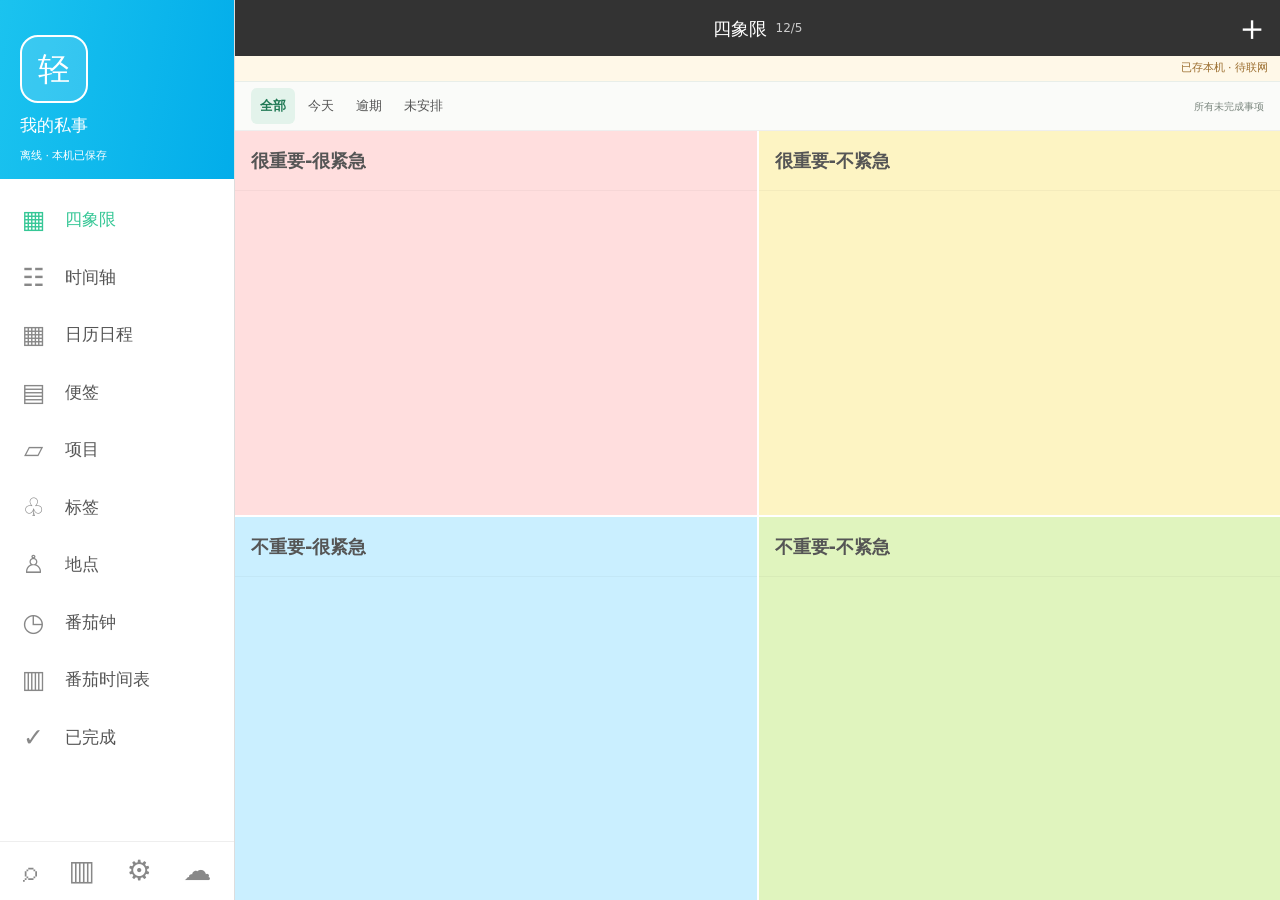
==== web/public/client.html @ c4faf0b2 "Import Qingxiao Todo 2.2.1 with Android 15 startup fix" ====
<!doctype html><html lang="zh-CN"><head><meta charset="utf-8"><meta name="viewport" content="width=device-width,initial-scale=1,viewport-fit=cover"><meta name="theme-color" content="#333333"><title>轻效 Todo</title><link rel="stylesheet" href="client.css"></head><body>
<div id="app"><header id="top"><button id="menu-button" aria-label="打开菜单" onclick="drawer(true)"><span class="avatar">轻</span></button><button id="page-title" onclick="chooseDate()"></button><button id="top-add" aria-label="新建" onclick="addForView()">＋</button></header><button id="sync-top" onclick="syncInfo()" aria-label="查看保存与同步状态">已存本机</button><main id="main"></main><button id="timer-bar" onclick="go('pomodoro')" hidden></button></div>
<div id="drawer-mask" onclick="drawer(false)" hidden></div><aside id="drawer" aria-label="导航"><div class="profile"><div class="avatar large">轻</div><strong>我的私事</strong><small id="sync-label" onclick="syncNow()">本机保存</small></div><nav id="nav"></nav><footer><button onclick="go('search')" aria-label="搜索">⌕</button><button onclick="go('achievements')" aria-label="我的成就">▥</button><button onclick="settings()" aria-label="设置">⚙</button><button onclick="syncNow()" aria-label="立即同步">☁</button></footer></aside>
<div id="overlay" hidden><section id="panel" role="dialog" aria-modal="true"></section></div><div id="toast" role="status"></div>
<script src="core.js"></script><script src="client.js"></script><script src="photos.js"></script><script src="features.js"></script></body></html>
---- web/public/client.css ----
:root{--header:#333;--ink:#555;--muted:#999;--line:#e6e6e6;--green:#36c796;--cyan:#00b9ee;--q0:#ffdede;--q1:#fdf4c3;--q2:#caefff;--q3:#e0f4be}*{box-sizing:border-box}html,body{margin:0;height:100%;font:16px/1.5 system-ui,-apple-system,'Noto Sans',sans-serif;color:var(--ink);background:white}button,input,select,textarea{font:inherit;color:inherit}button{border:0;background:none;cursor:pointer;min-height:44px;-webkit-tap-highlight-color:transparent}button:focus-visible{outline:2px solid var(--cyan)}input,textarea,select{border:1px solid #ddd;border-radius:4px;padding:10px;background:#fff;max-width:100%;min-height:44px}input[type=checkbox]{width:21px;min-height:21px;accent-color:var(--green)}textarea{width:100%;resize:vertical;line-height:1.7}label{display:block;color:#999;font-size:13px;margin:14px 0 5px}#app{height:100dvh;display:flex;flex-direction:column}#top{height:56px;flex:none;display:flex;align-items:center;justify-content:space-between;background:var(--header);color:#fff}#top>button:first-child,#top>button:last-child{width:56px;height:56px}#top-add{font-size:36px;font-weight:300}#page-title{font-size:21px;flex:1;display:flex;align-items:center;justify-content:center;gap:9px}.daynum{font-size:28px;font-weight:300}.datemeta{font-size:10px;line-height:1.3;text-align:left}.avatar{display:inline-flex;align-items:center;justify-content:center;width:35px;height:35px;border:1px solid #eee;background:#39bba8;border-radius:9px;color:white;font-size:20px}.avatar.large{width:68px;height:68px;font-size:32px;background:#ffffff25;border:2px solid white;border-radius:18px;margin-bottom:10px}#main{flex:1;overflow:auto;min-height:0;position:relative}#main.matrix-page{overflow:hidden}.matrix{display:grid;grid-template-columns:1fr 1fr;grid-template-rows:1fr 1fr;height:100%;gap:1px;background:white}.quadrant{background:var(--q);display:flex;flex-direction:column;min-height:0;overflow:hidden}.quad-list{flex:1;overflow:auto;min-height:0}.task-row{border-bottom:1px solid #0000000c;display:flex;align-items:center;min-height:38px}.task-open{padding:10px;text-align:left;min-width:0;flex:1}.task-text{white-space:nowrap;overflow:hidden;text-overflow:ellipsis;display:block}.task-mini{font-size:10px;color:#888;white-space:nowrap;overflow:hidden;text-overflow:ellipsis;display:block}.task-more{font-size:16px;min-width:29px;width:29px;color:#0006;opacity:.5}.task-row.done .task-text{text-decoration:line-through;color:#999}.empty{color:#aaa;text-align:center;padding:40px 20px;font-size:14px}.empty.full{position:absolute;top:38%;left:0;right:0;font-size:17px}.empty small{display:block;font-size:13px;line-height:1.7;margin-top:10px}.fab{position:fixed;bottom:25px;left:calc(50% - 28px);background:#fff;border-radius:50%;width:56px;height:56px;box-shadow:0 1px 8px #0004;color:#a5ca38;font-size:40px;line-height:1}#drawer-mask{position:fixed;inset:0;background:#0009;z-index:9}#drawer{position:fixed;top:0;bottom:0;left:0;width:min(310px,78%);background:white;z-index:10;transform:translateX(-100%);transition:transform .18s;display:flex;flex-direction:column}#drawer.open{transform:none}.profile{background:linear-gradient(100deg,#1bc3ef,#02adea);color:white;padding:27px 20px 15px}.profile strong{display:block;font-size:17px;font-weight:400}.profile small{display:block;margin-top:9px;font-size:11px;cursor:pointer}#nav{padding:12px 0;flex:1;overflow:auto}#nav button{width:100%;text-align:left;padding:10px 22px;display:flex;gap:20px;align-items:center;min-height:48px;font-size:17px}#nav button i{width:23px;font-size:25px;color:#888;font-style:normal;text-align:center}#nav button.active,#nav button.active i{color:var(--green)}#drawer footer{display:flex;border-top:1px solid #eee;justify-content:space-around;padding:7px}#drawer footer button{font-size:28px;color:#888}#timer-bar{flex:none;background:#fff5ed;border-top:1px solid #efccb9;text-align:left;font-size:13px;padding:8px 15px;color:#be6847;min-height:40px}#overlay{position:fixed;inset:0;background:#0007;z-index:20;align-items:center;justify-content:center}#overlay:not([hidden]){display:flex}#panel{background:#fff;width:100%;height:100dvh;display:flex;flex-direction:column;overflow:hidden}.panel-head{height:56px;background:#333;color:white;display:flex;align-items:center;justify-content:space-between;flex:none;padding:0 6px}.panel-head h2{font-size:20px;font-weight:400;flex:1;text-align:center;margin:0}.panel-head button{min-width:48px;font-size:17px}.panel-head .back{font-size:28px}.panel-body{padding:16px;overflow-y:auto;flex:1;min-height:0}.panel-actions{display:flex;gap:10px;border-top:1px solid #eee;padding:12px 16px;background:#fff;flex:none}.panel-actions button{flex:1}.primary{background:#25b88d;color:#fff;border-radius:5px;padding:10px 17px}.secondary{background:#f3f3f3;border:1px solid #ddd;border-radius:5px;padding:10px 14px}.danger{color:#ef5b51}.muted,.hint{color:#aaa;font-size:12px}.hint{line-height:1.8;margin:8px 0}.row{display:flex;gap:10px;align-items:center}.row>*{flex:1;min-width:0}.field-row{display:flex;align-items:center;border-bottom:1px solid var(--line);padding:10px 0;gap:10px}.field-row>span{width:60px;flex-shrink:0;color:#999;font-size:14px}.field-row input,.field-row select{flex:1;min-width:0;border:0}.editor-title{font-size:19px;min-height:100px;border:0;border-bottom:1px solid #ddd;border-radius:0}.priority{display:grid;grid-template-columns:repeat(4,1fr);gap:4px;margin:10px 0}.priority button{font-size:12px;border:2px solid transparent;padding:8px 2px;background:var(--q)}.priority .selected{border-color:#777}.sub-edit{display:grid;grid-template-columns:24px 1fr 53px 30px;gap:7px;align-items:center;margin:7px 0}.sub-edit input{width:100%;min-width:0}.sub-edit button{padding:0}.detail-title{font-size:21px;line-height:1.65;white-space:pre-wrap;overflow-wrap:anywhere;margin:10px 0}.detail-notes{white-space:pre-wrap;line-height:1.9;overflow-wrap:anywhere;padding:12px 0;border-bottom:1px solid #eee}.detail-meta{font-size:14px;line-height:2;color:#999;margin:14px 0}.sub-detail{border-bottom:1px solid #eee;display:flex;align-items:center;gap:8px;padding:9px 0}.sub-detail>div{flex:1;min-width:0}.sub-detail small{display:block;color:#aaa;font-size:11px}.tomato-btn{color:#e47759;font-size:13px;white-space:nowrap}.detail-focus{display:flex;background:#fff8ef;padding:10px;border-radius:5px;margin:14px 0;gap:10px;align-items:center}.detail-focus>div{flex:1}.detail-focus small{display:block;font-size:11px;color:#aaa}.toolbar{display:flex;align-items:center;justify-content:space-between;padding:10px 12px;gap:8px;border-bottom:1px solid #eee;background:#fafafa;flex-wrap:wrap}.toolbar button{font-size:13px;padding:5px 12px;border:1px solid #ddd;border-radius:3px;min-height:34px}.toolbar .selected{border-color:#3ab994;color:#26b68b;background:#f2fcf8}.toolbar input,.toolbar select{padding:5px;min-height:34px;font-size:13px}.timeline-day{padding:10px 13px;background:#f6f6f6;border-bottom:1px solid #ddd;display:flex;justify-content:space-between;align-items:center}.timeline-day button{font-size:25px;min-height:32px}.timeline-list .task-row{border-left:5px solid var(--q);padding-left:7px}.catalog-row{display:flex;align-items:center;border-bottom:1px solid #eee;padding:10px 15px;gap:12px}.catalog-row .mark{height:22px;width:22px;border:2px solid var(--color);border-radius:3px}.catalog-row>button.name{flex:1;text-align:left;font-size:18px}.catalog-row small{display:block;font-size:12px;color:#aaa}.search-box{padding:12px}.search-box input{width:100%}.list-heading{padding:10px 15px;color:#aaa;font-size:13px}.date-filter{display:flex;gap:7px;justify-content:center;padding:10px;border-bottom:1px solid #eee}.date-filter button{border:1px solid #ddd;border-radius:4px;padding:5px 10px;min-height:34px;font-size:13px}.stats-row{display:grid;grid-template-columns:repeat(3,1fr);border-bottom:1px solid #eee;text-align:center;padding:17px 5px}.stats-row strong{font-size:25px;font-weight:400;color:#e17d5f;display:block}.stats-row small{font-size:11px;color:#aaa}.stats-note{font-size:11px;color:#aaa;padding:7px 12px;margin:0}.timer-page{max-width:670px;margin:0 auto;padding:20px}.timer-mode{display:flex;justify-content:center;gap:8px;margin:10px 0 20px}.timer-mode button{padding:7px 18px;border-radius:30px;border:1px solid #ddd;font-size:14px}.timer-mode .selected{color:#d67b5b;border-color:#d67b5b;background:#fff5f0}.clock{width:245px;height:245px;border:6px solid #f8e0d4;border-top-color:#e99b7b;border-radius:50%;display:flex;align-items:center;justify-content:center;flex-direction:column;margin:28px auto 22px;color:#d77d5b}.clock strong{font-size:58px;line-height:1.2;font-weight:300;font-variant-numeric:tabular-nums}.clock small{font-size:13px;color:#bca89d}.timer-task{background:#fafafa;border:1px solid #eee;border-radius:5px;padding:14px;text-align:center;margin:10px 0}.timer-task strong{font-size:16px;font-weight:500;display:block}.timer-task small{font-size:12px;color:#aaa}.timer-controls{display:flex;gap:12px;justify-content:center}.timer-controls button{flex:1;max-width:220px}.duration-pick{display:flex;gap:7px;justify-content:center;margin:12px 0}.duration-pick button{border:1px solid #ddd;border-radius:4px;padding:4px 12px;min-height:34px;font-size:13px}.duration-pick .selected{border-color:#e49a7c;color:#cd7757}.duration-pick input{width:70px;min-height:34px;padding:4px}.timer-history{padding-top:24px}.timer-history h3{font-size:14px;font-weight:400;color:#aaa}.session-row{display:flex;padding:10px 0;border-bottom:1px solid #eee;gap:10px;align-items:center;font-size:14px}.session-row>div{flex:1}.session-row small{display:block;color:#aaa;font-size:11px}.session-row strong{color:#d27a59;font-weight:500;white-space:nowrap}.time-page{height:100%;display:flex;flex-direction:column}.sheet-scroll{overflow:auto;flex:1;position:relative;min-height:220px;border-top:1px solid #ddd}.time-grid{display:grid;position:relative;min-width:100%;width:max-content;grid-template-columns:48px repeat(var(--days),minmax(120px,1fr));grid-template-rows:40px 1440px}.time-head{position:sticky;top:0;background:#fafafa;z-index:4;text-align:center;border-right:1px solid #ddd;border-bottom:1px solid #ddd;font-size:12px;line-height:39px;min-width:120px}.time-head.today{background:#fff4e5;color:#bf7951}.time-corner{position:sticky;left:0;top:0;z-index:6;min-width:48px;background:#fafafa;font-size:10px;border-right:1px solid #ddd;border-bottom:1px solid #ddd;text-align:center;padding-top:12px}.time-axis{position:sticky;left:0;background:#fafafa;z-index:3;border-right:1px solid #ccc}.time-axis span{position:absolute;left:3px;font-size:10px;color:#999;transform:translateY(-7px)}.time-column{position:relative;min-width:120px;border-right:1px solid #ddd;background:repeating-linear-gradient(to bottom,#fff 0,#fff 29px,#ededed 29px,#ededed 30px)}.time-column:before{content:'';position:absolute;inset:0;pointer-events:none;background:repeating-linear-gradient(to bottom,transparent 0,transparent 59px,#d5d5d5 59px,#d5d5d5 60px)}.time-block{position:absolute;left:2px;right:2px;background:#f4b49a;border-left:3px solid #d67c57;border-radius:3px;padding:1px 4px;min-height:3px;overflow:hidden;font-size:11px;line-height:1.25;min-width:0;min-height:0;text-align:left;color:#773d28;z-index:1}.time-block.break{background:#cce7cc;border-color:#7ca970;color:#45663b}.time-block.manual{background:#c9e5f4;border-color:#6ba4c2;color:#345c72}.time-block.partial{background:#f9dfc9;border-style:dashed}.time-block span{display:block;font-size:9px}.now-line{position:absolute;left:0;right:0;height:1px;background:#ef654f;z-index:2;pointer-events:none}.legend{display:flex;gap:12px;font-size:10px;color:#aaa;padding:8px 12px}.legend i{display:inline-block;width:9px;height:9px;background:#f4b49a;margin-right:4px}.settings-row{padding:12px 0;border-bottom:1px solid #eee}.settings-row button{display:block;width:100%;text-align:left}.settings-row small{color:#aaa;font-size:12px;display:block}.progress-line{height:7px;background:#f1f1f1;margin-top:5px}.progress-line i{display:block;height:100%;background:#86c7b1}.warning{background:#fff3d1;border:1px solid #ead494;padding:10px;font-size:13px}.day-summary{padding:15px}.breakdown-row{padding:10px 0;border-bottom:1px solid #eee;font-size:14px}.breakdown-row span{float:right;color:#d88664}#toast{position:fixed;bottom:40px;left:20px;right:20px;margin:auto;max-width:600px;padding:14px 20px;color:#fff;background:#333e;border-radius:6px;z-index:50;display:none;font-size:14px}[hidden]{display:none!important}@media(min-width:850px){#drawer{transform:none;width:235px;z-index:2;border-right:1px solid #ddd}#app{margin-left:235px}#menu-button{visibility:hidden}.matrix{gap:2px}.quad-title{font-size:20px;padding:16px}.task-open{padding:11px 16px}.task-text{font-size:17px}#panel{height:90dvh;max-width:680px;box-shadow:0 12px 60px #0003}.time-grid{width:100%;grid-template-columns:48px repeat(var(--days),minmax(110px,1fr))}.time-head,.time-column{min-width:110px}.fab{left:calc(50% + 88px)}.profile{padding-top:35px}.task-more{opacity:.2}.task-row:hover .task-more{opacity:1}}

/* Expanded matrix keeps the other three quadrants in their original corners. */
.matrix{--quad-rail:56px;grid-template-columns:minmax(0,1fr) minmax(0,1fr);grid-template-rows:minmax(0,1fr) minmax(0,1fr)}
.quadrant{min-width:0}.quad-head{display:flex;align-items:stretch;min-height:44px;flex:none;border-bottom:1px solid #00000009}
.quad-title{min-width:0;flex:1;display:flex;align-items:center;justify-content:space-between;gap:4px;text-align:left;padding:10px;font-size:15px;font-weight:650}.quad-title span{overflow:hidden;text-overflow:ellipsis;white-space:nowrap}.quad-title small,.quad-switch small{font-size:11px;opacity:.6;font-weight:400}
.quad-add,.quad-collapse{flex:none;width:40px;padding:0;font-size:25px}.quad-collapse{font-size:23px;color:#0007}.quad-title:hover,.quad-add:hover,.quad-collapse:hover,.quad-switch:hover{background:#ffffff30}
.quad-switch{height:100%;width:100%;min-width:0;min-height:0;display:flex;align-items:center;justify-content:center;gap:8px;padding:6px;font-size:13px;font-weight:550;overflow:hidden}.quadrant-collapsed.vertical .quad-switch{flex-direction:column}.quadrant-collapsed.vertical .quad-switch>span{writing-mode:vertical-rl;letter-spacing:3px}.quadrant-collapsed.corner .quad-switch{font-size:11px;line-height:1.4;gap:3px}.quadrant-collapsed.horizontal .quad-switch>span{white-space:nowrap}
.quad-quick{display:flex;flex:none;gap:6px;padding:8px;border-top:1px solid #00000012;background:#ffffff38}.quad-quick-input{flex:1;min-width:0;width:0;background:#ffffffc9;border:1px solid #00000012;font-size:15px;padding:8px 10px}.quad-quick button{width:44px;flex:none;background:#ffffffa8;border:1px solid #00000012;border-radius:4px;font-size:27px}.quad-quick:focus-within{background:#ffffff60}
@media(min-width:850px){.matrix{--quad-rail:68px}.quad-title{font-size:20px;padding:16px}.quad-add,.quad-collapse{width:48px}.quad-switch{font-size:15px}.quadrant-collapsed.corner .quad-switch{font-size:13px}.quad-quick{padding:12px 16px}}
/* 2.2 usability: compact overview, comfortable touch targets and quiet detail panels. */
:root{--muted:#777}#sync-top{background:#f5f8f6;border-bottom:1px solid #e8eee9;color:#547c69;font-size:11px;min-height:26px;padding:3px 12px;text-align:right;flex:none}#sync-top.pending{background:#fff8e8;color:#9b6d2e}.matrix-wrap{height:100%;display:flex;flex-direction:column}.matrix-wrap .matrix{flex:1;min-height:0}.matrix-filter{display:flex;gap:4px;padding:4px 8px;align-items:center;flex:none;background:#fafbf9;border-bottom:1px solid #eee}.matrix-filter button{min-height:36px;font-size:13px;padding:5px 9px;border-radius:6px;white-space:nowrap}.matrix-filter .selected{background:#e3f3eb;color:#207955;font-weight:600}.matrix-filter small{font-size:10px;color:#7a867e;margin-left:auto}.page-name{font-size:18px}.header-date{font-size:12px;color:#ccc}.task-check{width:36px;min-width:36px;padding:0;font-size:23px;color:#49785d;min-height:48px}.task-pom{min-width:36px;padding:0;font-size:22px;color:#a76549}.task-more{width:32px;min-width:32px;opacity:.8}.task-mini{font-size:11px;color:#6e716b}.task-open{padding:10px 3px}.matrix:not(.matrix-focused) .task-pom{display:none}.matrix:not(.matrix-focused) .task-more{width:26px;min-width:26px}.task-row.dragging{opacity:.45}.quadrant.drop-target{box-shadow:inset 0 0 0 3px #389675}.matrix-filter~.matrix .quad-list{overscroll-behavior:contain}.quad-title{font-size:14px}.quad-add,.quad-collapse{min-height:48px}.hint,.muted,.detail-meta,.sub-detail small,.settings-row small{color:#737972}.editor-section{border:1px solid #e5e9e5;border-radius:9px;margin:16px 0;padding:12px;background:#fcfdfb}.editor-section>summary,.sub-schedule>summary{cursor:pointer;font-weight:600;min-height:32px;padding:3px 0}.editor-section summary small{float:right;font-size:11px;color:#798279;font-weight:400}.editor-section h3{margin:0 0 12px;font-size:15px;color:#43594c}.editor-section h3 small{display:block;margin-top:4px;font-weight:400;font-size:11px;color:#737972}.editor-section input:not([type=checkbox]),.editor-section select,.panel-body>input:not([type=checkbox]),.panel-body>select,.row input{width:100%}.editor-section input,.editor-section select{margin-bottom:5px}.check-label{display:flex;align-items:center;gap:10px}.quick-dates{display:flex;gap:8px}.quick-dates button{background:#f3f6f2;border:1px solid #e1e8df;border-radius:16px;padding:5px 14px;font-size:12px;min-height:34px}.sub-edit-card{border:1px solid #e0e7dd;background:#fff;border-radius:6px;padding:9px;margin:10px 0}.sub-edit{grid-template-columns:22px minmax(0,1fr) 48px 28px;gap:5px}.sub-edit input{padding:7px 5px;margin-bottom:0}.sub-schedule{font-size:13px}.sub-schedule>summary{color:#758474;font-weight:400;font-size:12px}.sub-schedule-button{font-size:12px;color:#527e68;padding:0 7px}.sub-detail.highlight{background:#fff6d8}.photo-grid{display:grid;grid-template-columns:repeat(3,minmax(0,1fr));gap:8px;margin:10px 0}.photo-tile{position:relative;aspect-ratio:1;border-radius:7px;background:#eef1ed;overflow:hidden}.photo-tile>button:first-child{width:100%;height:100%;padding:0;position:relative}.photo-tile img{width:100%;height:100%;object-fit:cover}.photo-tile .photo-remove{position:absolute;top:0;right:0;min-height:32px;width:32px;background:#0009;color:white;font-size:22px;border-radius:0 0 0 7px}.photo-missing{position:absolute;inset:0;display:grid;place-items:center;font-size:11px;color:#7d897b}.photo-viewer{position:fixed;inset:0;background:#101612ef;z-index:80;display:flex;align-items:center;justify-content:center;padding:20px}.photo-viewer img{max-width:100%;max-height:90dvh;object-fit:contain}.photo-viewer button{position:absolute;right:15px;top:15px;color:white;font-size:32px;width:48px;min-height:48px;background:#ffffff22;border-radius:50%}.calendar-page{max-width:900px;margin:auto}.calendar-grid{padding:10px 14px}.calendar-week,.calendar-days{display:grid;grid-template-columns:repeat(7,minmax(0,1fr));gap:4px}.calendar-week{font-size:12px;color:#7f8b7b;text-align:center;padding:10px 0}.calendar-days button{height:58px;border-radius:8px;display:flex;flex-direction:column;align-items:center;justify-content:center;line-height:1.2}.calendar-days button small{font-size:9px;color:#65a184;padding-top:7px}.calendar-days button.today{box-shadow:inset 0 0 0 1px #80b89b}.calendar-days button.selected{background:#337b5c;color:white}.calendar-days button.selected small{color:#dcf1df}.calendar-days button.outside{opacity:.3}.agenda-head{display:flex;gap:8px;align-items:center;padding:15px;background:#f5f7f3}.agenda-head strong{flex:1;font-size:14px}.agenda-head label{font-size:11px;margin:0;display:flex;align-items:center;gap:4px}.agenda-head button{font-size:12px;color:#307a58}.agenda-row{display:flex;width:100%;gap:15px;text-align:left;align-items:center;border-left:5px solid var(--q);border-bottom:1px solid #edf0eb;padding:14px;font-size:14px}.agenda-row>div{flex:1;min-width:0}.agenda-row strong{font-weight:500;overflow-wrap:anywhere}.agenda-row small{font-size:11px;display:block;color:#7e897b;margin-top:3px}.agenda-row.done strong{text-decoration:line-through;color:#999}.time-grid{grid-template-rows:40px calc(1440px * var(--zoom,1))}.time-column{background:repeating-linear-gradient(to bottom,#fff 0,#fff calc(30px * var(--zoom,1) - 1px),#ededed calc(30px * var(--zoom,1) - 1px),#ededed calc(30px * var(--zoom,1)))}.time-column:before{background:repeating-linear-gradient(to bottom,transparent 0,transparent calc(60px * var(--zoom,1) - 1px),#d5d5d5 calc(60px * var(--zoom,1) - 1px),#d5d5d5 calc(60px * var(--zoom,1)))}.segment-edit{display:flex;gap:8px;padding:8px 0}.segment-edit input{min-width:0;width:50%;font-size:13px}.finish-icon{font-size:60px;text-align:center;margin:20px}.finish-options{display:grid;gap:10px;margin:25px 0}.finish-options button{min-height:48px}#toast{gap:15px;align-items:center;justify-content:space-between}#toast button{color:#9fe3bf;font-weight:600;min-height:32px;white-space:nowrap}.panel-body{padding-bottom:32px}.panel-actions{padding-bottom:max(12px,env(safe-area-inset-bottom))}label{color:#667363}.task-row .task-open:active{background:#ffffff45}@media(min-width:850px){.matrix-filter{padding:6px 16px}.matrix:not(.matrix-focused) .task-pom{display:block}.quad-title{font-size:18px}.task-check,.task-pom{width:44px;min-width:44px}.task-more{width:40px;min-width:40px}.calendar-days button{height:67px}.photo-grid{grid-template-columns:repeat(4,minmax(0,1fr))}}@media(max-width:360px){.matrix-filter small{display:none}.quad-title{font-size:12px;padding:8px 6px}.matrix:not(.matrix-focused) .task-check{width:28px;min-width:28px}.task-text{font-size:14px}.task-mini{font-size:10px}.sub-detail{gap:4px}.sub-detail .tomato-btn{padding:0 5px}}
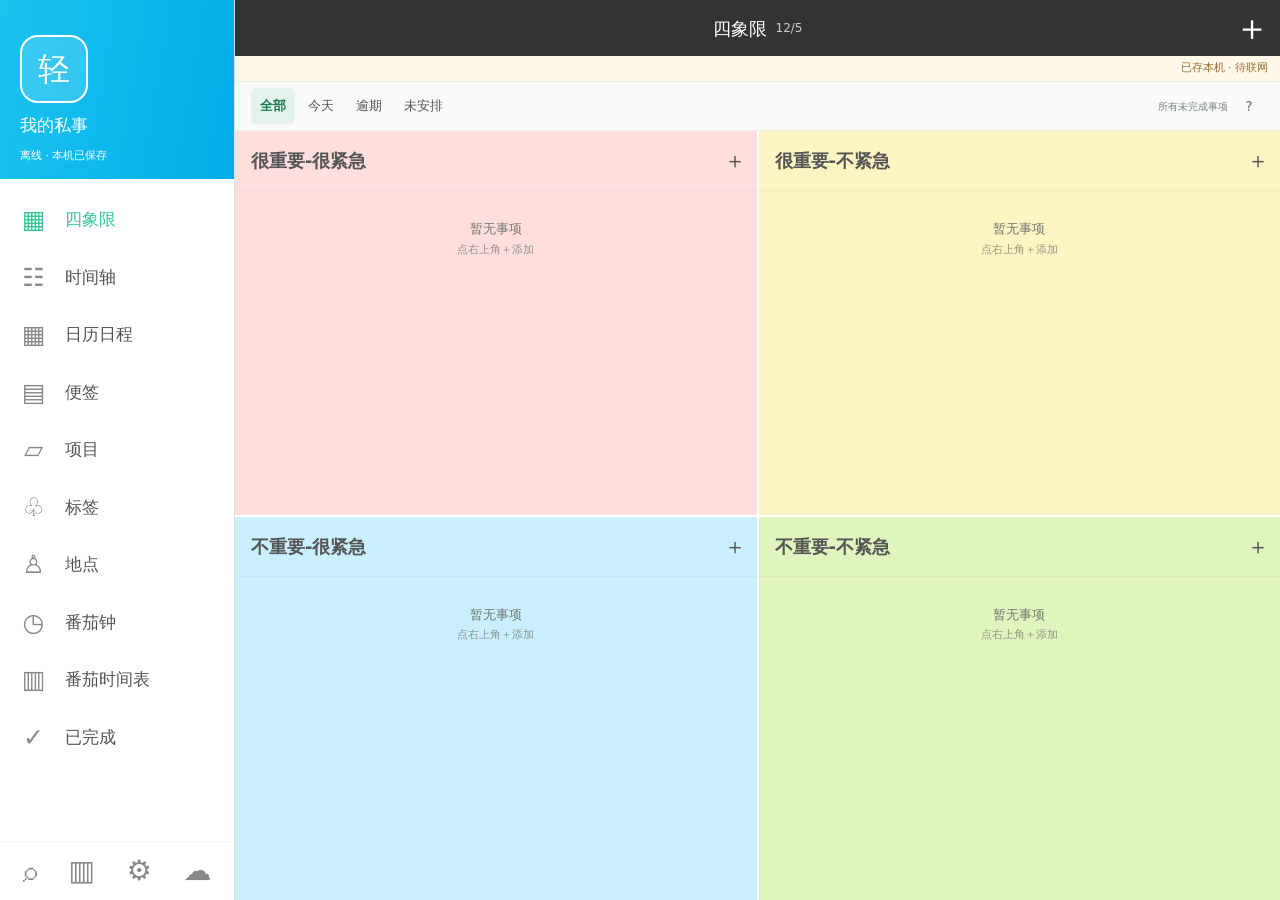
==== commit 2259b1b4: "Add reliable quadrant drag and swipe actions with undo" ====
--- a/web/public/client.html
+++ b/web/public/client.html
@@ -2,4 +2,4 @@
 <div id="app"><header id="top"><button id="menu-button" aria-label="打开菜单" onclick="drawer(true)"><span class="avatar">轻</span></button><button id="page-title" onclick="chooseDate()"></button><button id="top-add" aria-label="新建" onclick="addForView()">＋</button></header><button id="sync-top" onclick="syncInfo()" aria-label="查看保存与同步状态">已存本机</button><main id="main"></main><button id="timer-bar" onclick="go('pomodoro')" hidden></button></div>
 <div id="drawer-mask" onclick="drawer(false)" hidden></div><aside id="drawer" aria-label="导航"><div class="profile"><div class="avatar large">轻</div><strong>我的私事</strong><small id="sync-label" onclick="syncNow()">本机保存</small></div><nav id="nav"></nav><footer><button onclick="go('search')" aria-label="搜索">⌕</button><button onclick="go('achievements')" aria-label="我的成就">▥</button><button onclick="settings()" aria-label="设置">⚙</button><button onclick="syncNow()" aria-label="立即同步">☁</button></footer></aside>
 <div id="overlay" hidden><section id="panel" role="dialog" aria-modal="true"></section></div><div id="toast" role="status"></div>
-<script src="core.js"></script><script src="client.js"></script><script src="photos.js"></script><script src="features.js"></script></body></html>
+<script src="core.js"></script><script src="client.js"></script><script src="photos.js"></script><script src="features.js"></script><script src="interactions.js"></script></body></html>
--- a/web/public/client.css
+++ b/web/public/client.css
@@ -10,3 +10,36 @@
 @media(min-width:850px){.matrix{--quad-rail:68px}.quad-title{font-size:20px;padding:16px}.quad-add,.quad-collapse{width:48px}.quad-switch{font-size:15px}.quadrant-collapsed.corner .quad-switch{font-size:13px}.quad-quick{padding:12px 16px}}
 /* 2.2 usability: compact overview, comfortable touch targets and quiet detail panels. */
 :root{--muted:#777}#sync-top{background:#f5f8f6;border-bottom:1px solid #e8eee9;color:#547c69;font-size:11px;min-height:26px;padding:3px 12px;text-align:right;flex:none}#sync-top.pending{background:#fff8e8;color:#9b6d2e}.matrix-wrap{height:100%;display:flex;flex-direction:column}.matrix-wrap .matrix{flex:1;min-height:0}.matrix-filter{display:flex;gap:4px;padding:4px 8px;align-items:center;flex:none;background:#fafbf9;border-bottom:1px solid #eee}.matrix-filter button{min-height:36px;font-size:13px;padding:5px 9px;border-radius:6px;white-space:nowrap}.matrix-filter .selected{background:#e3f3eb;color:#207955;font-weight:600}.matrix-filter small{font-size:10px;color:#7a867e;margin-left:auto}.page-name{font-size:18px}.header-date{font-size:12px;color:#ccc}.task-check{width:36px;min-width:36px;padding:0;font-size:23px;color:#49785d;min-height:48px}.task-pom{min-width:36px;padding:0;font-size:22px;color:#a76549}.task-more{width:32px;min-width:32px;opacity:.8}.task-mini{font-size:11px;color:#6e716b}.task-open{padding:10px 3px}.matrix:not(.matrix-focused) .task-pom{display:none}.matrix:not(.matrix-focused) .task-more{width:26px;min-width:26px}.task-row.dragging{opacity:.45}.quadrant.drop-target{box-shadow:inset 0 0 0 3px #389675}.matrix-filter~.matrix .quad-list{overscroll-behavior:contain}.quad-title{font-size:14px}.quad-add,.quad-collapse{min-height:48px}.hint,.muted,.detail-meta,.sub-detail small,.settings-row small{color:#737972}.editor-section{border:1px solid #e5e9e5;border-radius:9px;margin:16px 0;padding:12px;background:#fcfdfb}.editor-section>summary,.sub-schedule>summary{cursor:pointer;font-weight:600;min-height:32px;padding:3px 0}.editor-section summary small{float:right;font-size:11px;color:#798279;font-weight:400}.editor-section h3{margin:0 0 12px;font-size:15px;color:#43594c}.editor-section h3 small{display:block;margin-top:4px;font-weight:400;font-size:11px;color:#737972}.editor-section input:not([type=checkbox]),.editor-section select,.panel-body>input:not([type=checkbox]),.panel-body>select,.row input{width:100%}.editor-section input,.editor-section select{margin-bottom:5px}.check-label{display:flex;align-items:center;gap:10px}.quick-dates{display:flex;gap:8px}.quick-dates button{background:#f3f6f2;border:1px solid #e1e8df;border-radius:16px;padding:5px 14px;font-size:12px;min-height:34px}.sub-edit-card{border:1px solid #e0e7dd;background:#fff;border-radius:6px;padding:9px;margin:10px 0}.sub-edit{grid-template-columns:22px minmax(0,1fr) 48px 28px;gap:5px}.sub-edit input{padding:7px 5px;margin-bottom:0}.sub-schedule{font-size:13px}.sub-schedule>summary{color:#758474;font-weight:400;font-size:12px}.sub-schedule-button{font-size:12px;color:#527e68;padding:0 7px}.sub-detail.highlight{background:#fff6d8}.photo-grid{display:grid;grid-template-columns:repeat(3,minmax(0,1fr));gap:8px;margin:10px 0}.photo-tile{position:relative;aspect-ratio:1;border-radius:7px;background:#eef1ed;overflow:hidden}.photo-tile>button:first-child{width:100%;height:100%;padding:0;position:relative}.photo-tile img{width:100%;height:100%;object-fit:cover}.photo-tile .photo-remove{position:absolute;top:0;right:0;min-height:32px;width:32px;background:#0009;color:white;font-size:22px;border-radius:0 0 0 7px}.photo-missing{position:absolute;inset:0;display:grid;place-items:center;font-size:11px;color:#7d897b}.photo-viewer{position:fixed;inset:0;background:#101612ef;z-index:80;display:flex;align-items:center;justify-content:center;padding:20px}.photo-viewer img{max-width:100%;max-height:90dvh;object-fit:contain}.photo-viewer button{position:absolute;right:15px;top:15px;color:white;font-size:32px;width:48px;min-height:48px;background:#ffffff22;border-radius:50%}.calendar-page{max-width:900px;margin:auto}.calendar-grid{padding:10px 14px}.calendar-week,.calendar-days{display:grid;grid-template-columns:repeat(7,minmax(0,1fr));gap:4px}.calendar-week{font-size:12px;color:#7f8b7b;text-align:center;padding:10px 0}.calendar-days button{height:58px;border-radius:8px;display:flex;flex-direction:column;align-items:center;justify-content:center;line-height:1.2}.calendar-days button small{font-size:9px;color:#65a184;padding-top:7px}.calendar-days button.today{box-shadow:inset 0 0 0 1px #80b89b}.calendar-days button.selected{background:#337b5c;color:white}.calendar-days button.selected small{color:#dcf1df}.calendar-days button.outside{opacity:.3}.agenda-head{display:flex;gap:8px;align-items:center;padding:15px;background:#f5f7f3}.agenda-head strong{flex:1;font-size:14px}.agenda-head label{font-size:11px;margin:0;display:flex;align-items:center;gap:4px}.agenda-head button{font-size:12px;color:#307a58}.agenda-row{display:flex;width:100%;gap:15px;text-align:left;align-items:center;border-left:5px solid var(--q);border-bottom:1px solid #edf0eb;padding:14px;font-size:14px}.agenda-row>div{flex:1;min-width:0}.agenda-row strong{font-weight:500;overflow-wrap:anywhere}.agenda-row small{font-size:11px;display:block;color:#7e897b;margin-top:3px}.agenda-row.done strong{text-decoration:line-through;color:#999}.time-grid{grid-template-rows:40px calc(1440px * var(--zoom,1))}.time-column{background:repeating-linear-gradient(to bottom,#fff 0,#fff calc(30px * var(--zoom,1) - 1px),#ededed calc(30px * var(--zoom,1) - 1px),#ededed calc(30px * var(--zoom,1)))}.time-column:before{background:repeating-linear-gradient(to bottom,transparent 0,transparent calc(60px * var(--zoom,1) - 1px),#d5d5d5 calc(60px * var(--zoom,1) - 1px),#d5d5d5 calc(60px * var(--zoom,1)))}.segment-edit{display:flex;gap:8px;padding:8px 0}.segment-edit input{min-width:0;width:50%;font-size:13px}.finish-icon{font-size:60px;text-align:center;margin:20px}.finish-options{display:grid;gap:10px;margin:25px 0}.finish-options button{min-height:48px}#toast{gap:15px;align-items:center;justify-content:space-between}#toast button{color:#9fe3bf;font-weight:600;min-height:32px;white-space:nowrap}.panel-body{padding-bottom:32px}.panel-actions{padding-bottom:max(12px,env(safe-area-inset-bottom))}label{color:#667363}.task-row .task-open:active{background:#ffffff45}@media(min-width:850px){.matrix-filter{padding:6px 16px}.matrix:not(.matrix-focused) .task-pom{display:block}.quad-title{font-size:18px}.task-check,.task-pom{width:44px;min-width:44px}.task-more{width:40px;min-width:40px}.calendar-days button{height:67px}.photo-grid{grid-template-columns:repeat(4,minmax(0,1fr))}}@media(max-width:360px){.matrix-filter small{display:none}.quad-title{font-size:12px;padding:8px 6px}.matrix:not(.matrix-focused) .task-check{width:28px;min-width:28px}.task-text{font-size:14px}.task-mini{font-size:10px}.sub-detail{gap:4px}.sub-detail .tomato-btn{padding:0 5px}}
+/* Touch actions share the same layout on Android and the web. */
+.task-swipe{position:relative;overflow:hidden;isolation:isolate;--swipe-x:0px;--row-bg:#fff;background:var(--row-bg)}
+.quadrant .task-swipe{--row-bg:var(--q)}
+.task-swipe .task-row{position:relative;z-index:1;background:var(--row-bg);transform:translateX(var(--swipe-x));transition:transform .18s ease;min-height:58px;user-select:none;-webkit-user-select:none;-webkit-touch-callout:none;touch-action:pan-y}
+.task-swipe.swiping .task-row{transition:none}
+.task-swipe .task-text{white-space:normal;display:-webkit-box;-webkit-line-clamp:2;-webkit-box-orient:vertical;line-height:1.45;overflow-wrap:anywhere}
+.task-swipe .task-mini{margin-top:3px}
+.task-swipe .swipe-action{position:absolute;inset:0 auto 0 0;width:min(80px,42%);z-index:0;color:#fff;background:#268562;border-radius:0;display:flex;flex-direction:column;align-items:center;justify-content:center;gap:1px;font-size:12px;padding:4px;opacity:1}
+.swipe-action span{font-size:23px;line-height:1.1}.swipe-action b{font-weight:550}
+.task-swipe .swipe-delete{left:auto;right:0;background:#c64b51}
+.task-swipe[data-direction=right]{background:#268562}.task-swipe[data-direction=left]{background:#c64b51}
+.task-swipe.swipe-ready[data-direction=right]{background:#176c4b}.task-swipe.swipe-ready[data-direction=left]{background:#aa343b}
+.task-swipe.swipe-ready .swipe-action{background:transparent;width:50%;font-size:12px}
+.task-swipe .task-row.dragging{opacity:.28}
+.task-drag-preview{position:fixed;z-index:100;pointer-events:none;width:220px;max-width:70vw;background:var(--q);padding:13px 16px;border:1px solid #ffffffc9;border-radius:10px;box-shadow:0 12px 32px #203b3738;transform:rotate(-2deg);color:#3e4c43}
+.task-drag-preview strong{display:-webkit-box;-webkit-line-clamp:2;-webkit-box-orient:vertical;overflow:hidden;overflow-wrap:anywhere;font-size:15px}
+.task-drag-preview small{display:block;margin-top:4px;font-size:11px;opacity:.65}
+.task-drag-hint{position:fixed;z-index:101;bottom:max(18px,env(safe-area-inset-bottom));left:16px;right:16px;max-width:500px;margin:auto;border-radius:24px;background:#254d40f5;color:white;padding:12px 18px;text-align:center;pointer-events:none;font-size:13px}
+.task-drag-active,.task-drag-active *{cursor:grabbing!important;user-select:none!important;-webkit-user-select:none!important}
+.quadrant.drop-target{box-shadow:inset 0 0 0 3px #23845e;position:relative}
+.quadrant.drop-target .quad-head,.quadrant.drop-target .quad-switch{background:#ffffff55}
+.quad-empty{text-align:center;padding:28px 8px;color:#72796d;font-size:13px;pointer-events:none}.quad-empty small{font-size:11px;opacity:.75}
+.matrix-filter .gesture-help{width:30px;min-width:30px;padding:4px;color:#65776b;font-size:14px;margin-left:auto}
+.matrix-filter small+.gesture-help{margin-left:2px}
+.gesture-guide p{font-size:14px;line-height:1.8;margin:0 0 22px}.gesture-guide strong{color:#2d7457}
+.matrix:not(.matrix-focused) .quad-add{width:30px;min-height:44px;font-size:22px}
+.matrix:not(.matrix-focused) .quad-title{padding-right:2px;font-size:12px}
+.matrix:not(.matrix-focused) .task-swipe .task-open{padding-left:2px;padding-right:2px}
+.matrix:not(.matrix-focused) .task-swipe .task-text{font-size:14px}
+.task-swipe .task-more{min-height:48px}
+@media(min-width:850px){.matrix:not(.matrix-focused) .quad-title{font-size:18px}.matrix:not(.matrix-focused) .quad-add{width:44px}.matrix:not(.matrix-focused) .task-swipe .task-text{font-size:16px}}
+@media(max-width:360px){.matrix:not(.matrix-focused) .quad-title{font-size:11px;padding-left:5px}.matrix-filter{gap:1px}.matrix-filter button{padding:5px 8px}}
+@media(prefers-reduced-motion:reduce){.task-swipe .task-row{transition:none}.task-drag-preview{transform:none}}
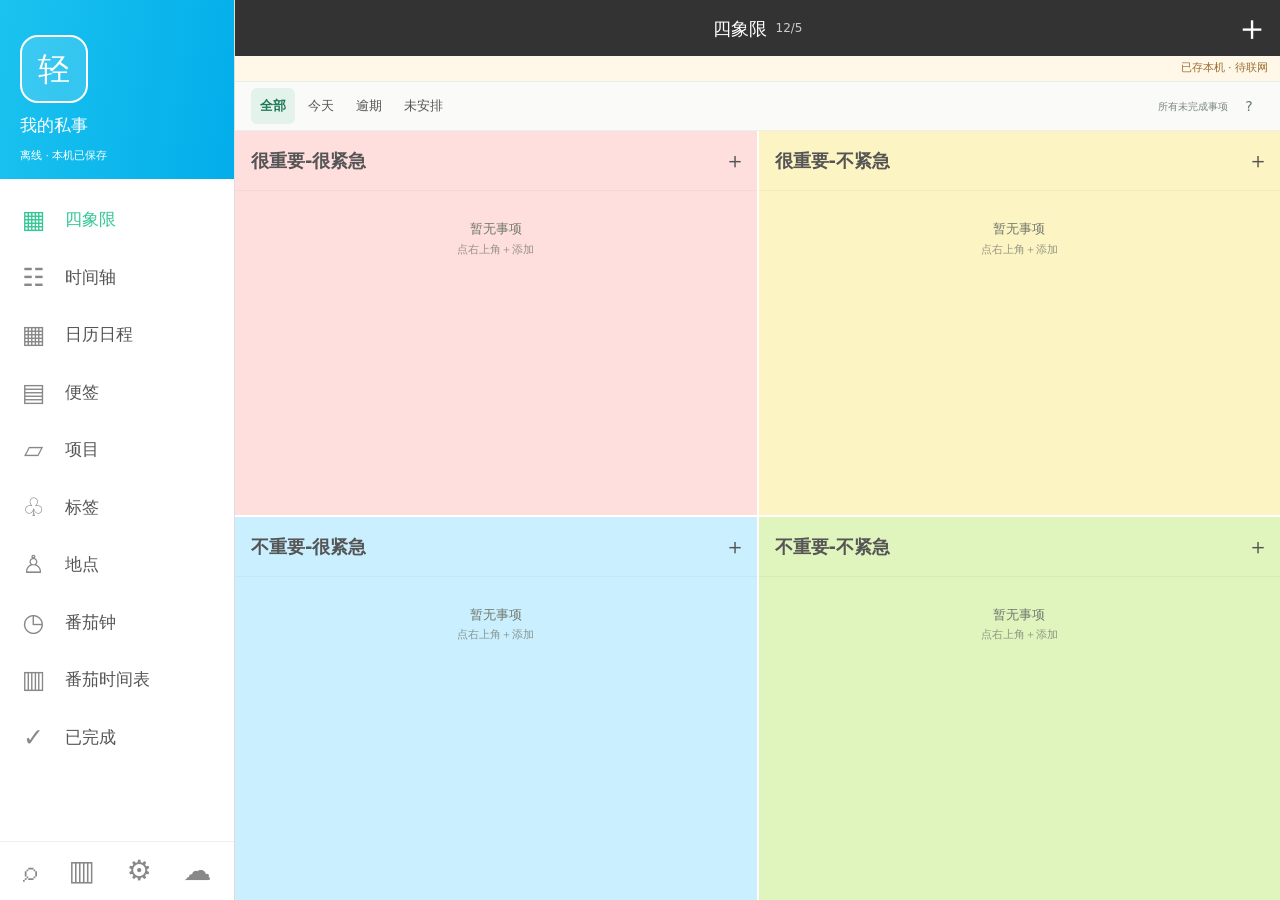
==== commit a9cd672d: "Add nested task trees with safe migration and per-node sync" ====
--- a/web/public/client.html
+++ b/web/public/client.html
@@ -2,4 +2,4 @@
 <div id="app"><header id="top"><button id="menu-button" aria-label="打开菜单" onclick="drawer(true)"><span class="avatar">轻</span></button><button id="page-title" onclick="chooseDate()"></button><button id="top-add" aria-label="新建" onclick="addForView()">＋</button></header><button id="sync-top" onclick="syncInfo()" aria-label="查看保存与同步状态">已存本机</button><main id="main"></main><button id="timer-bar" onclick="go('pomodoro')" hidden></button></div>
 <div id="drawer-mask" onclick="drawer(false)" hidden></div><aside id="drawer" aria-label="导航"><div class="profile"><div class="avatar large">轻</div><strong>我的私事</strong><small id="sync-label" onclick="syncNow()">本机保存</small></div><nav id="nav"></nav><footer><button onclick="go('search')" aria-label="搜索">⌕</button><button onclick="go('achievements')" aria-label="我的成就">▥</button><button onclick="settings()" aria-label="设置">⚙</button><button onclick="syncNow()" aria-label="立即同步">☁</button></footer></aside>
 <div id="overlay" hidden><section id="panel" role="dialog" aria-modal="true"></section></div><div id="toast" role="status"></div>
-<script src="core.js"></script><script src="client.js"></script><script src="photos.js"></script><script src="features.js"></script><script src="interactions.js"></script></body></html>
+<script src="core.js"></script><script src="client.js"></script><script src="photos.js"></script><script src="features.js"></script><script src="interactions.js"></script><script src="tree.js"></script></body></html>
--- a/web/public/client.css
+++ b/web/public/client.css
@@ -43,3 +43,26 @@
 @media(min-width:850px){.matrix:not(.matrix-focused) .quad-title{font-size:18px}.matrix:not(.matrix-focused) .quad-add{width:44px}.matrix:not(.matrix-focused) .task-swipe .task-text{font-size:16px}}
 @media(max-width:360px){.matrix:not(.matrix-focused) .quad-title{font-size:11px;padding-left:5px}.matrix-filter{gap:1px}.matrix-filter button{padding:5px 8px}}
 @media(prefers-reduced-motion:reduce){.task-swipe .task-row{transition:none}.task-drag-preview{transform:none}}
+/* Nested tasks retain usable tap targets and stop indenting after two levels. */
+.tree-node{margin-left:calc(var(--tree-depth,0)*14px);position:relative;border-left:1px solid #ffffff18}
+.tree-node[style="--tree-depth:0"]{border-left:0}
+.tree-toggle,.tree-spacer{width:28px;min-width:28px;flex:0 0 28px;display:inline-flex;align-items:center;justify-content:center;color:var(--q);font-size:18px}
+.tree-toggle{min-height:40px;padding:0;border:0;background:transparent;touch-action:manipulation}
+.tree-spacer{width:8px;min-width:8px;flex-basis:8px}
+.tree-progress,.tree-path{display:block;font-size:11px;line-height:1.5;color:#aaa;white-space:nowrap;overflow:hidden;text-overflow:ellipsis}
+.tree-progress{color:#d4d4d4}.tree-path{color:#9197a2}
+.tree-add-link,.tree-branch-link{display:block;margin:2px 0 6px calc(var(--tree-depth,1)*14px + 8px);padding:8px 5px;border:0;background:transparent;color:#b1b7c0;text-align:left;font-size:12px;min-height:36px}
+.tree-branch-link{color:#c4d7ed;margin-left:30px}
+.tree-add-form{display:flex;gap:4px;margin:6px 4px 8px calc(var(--tree-depth,1)*14px);align-items:center}
+.tree-add-form input{min-width:0;width:100%;font-size:13px;padding:10px 8px}.tree-add-form button{flex-shrink:0;padding:8px;min-width:32px}
+.tree-breadcrumb{padding:6px 6px 8px;border-bottom:1px solid #ffffff14;position:sticky;top:0;background:#292a2d;z-index:2;display:flex;gap:8px;align-items:center}
+.tree-breadcrumb button{border:0;color:#d4e3fa;background:transparent;padding:5px;white-space:nowrap;font-size:12px}
+.tree-breadcrumb span{font-size:11px;color:#999;overflow:hidden;white-space:nowrap;text-overflow:ellipsis}
+.tree-actions{border-bottom:1px solid #ffffff18;padding-bottom:8px}.tree-actions>button,.tree-destination{display:block;text-align:left;width:100%;background:transparent;border:0;padding:12px 8px}
+.tree-destination small,.tree-child-detail small{display:block;color:#999;font-size:12px;margin-top:4px}.tree-destination strong{font-weight:500}
+.tree-child-detail{display:flex;align-items:center;gap:3px;border-top:1px solid #ffffff12;padding:6px 0}.tree-child-detail button{background:transparent;border:0;padding:8px;min-width:32px}.tree-child-detail button:nth-child(2){flex:1;min-width:0;text-align:left;overflow-wrap:anywhere}.tree-child-detail strong{font-size:14px;font-weight:500}
+.tree-detail-path button{background:transparent;border:0;color:#a6bcd7;text-align:left;font-size:12px;padding:6px 0;overflow-wrap:anywhere}.tree-detail-children h3{font-size:14px;margin-top:16px}
+.tree-highlight{animation:tree-highlight 2s ease-out}@keyframes tree-highlight{from{background:#ffffff30}to{background:transparent}}
+@media(max-width:600px){.matrix:not(.matrix-focused) .tree-toggle{width:23px;min-width:23px;flex-basis:23px}.matrix:not(.matrix-focused) .tree-node{margin-left:calc(var(--tree-depth,0)*8px)}.matrix:not(.matrix-focused) .tree-progress{font-size:10px}.matrix:not(.matrix-focused) .tree-node .task-pom{display:none}.matrix:not(.matrix-focused) .tree-add-form{flex-wrap:wrap}.matrix:not(.matrix-focused) .tree-add-form input{flex-basis:100%}}
+
+.tree-toggle{color:#52665e}.tree-node{border-left-color:#00000016}.tree-progress{color:#626e64}.tree-path{color:#6c756f}.tree-add-link,.tree-branch-link{color:#566e63}.tree-breadcrumb{background:rgba(255,255,255,.8);border-bottom-color:#00000012}.tree-breadcrumb button{color:#3d6b58}.tree-breadcrumb span{color:#747b72}.tree-actions,.tree-child-detail{border-color:#00000012}.tree-detail-path button{color:#4f7563}
